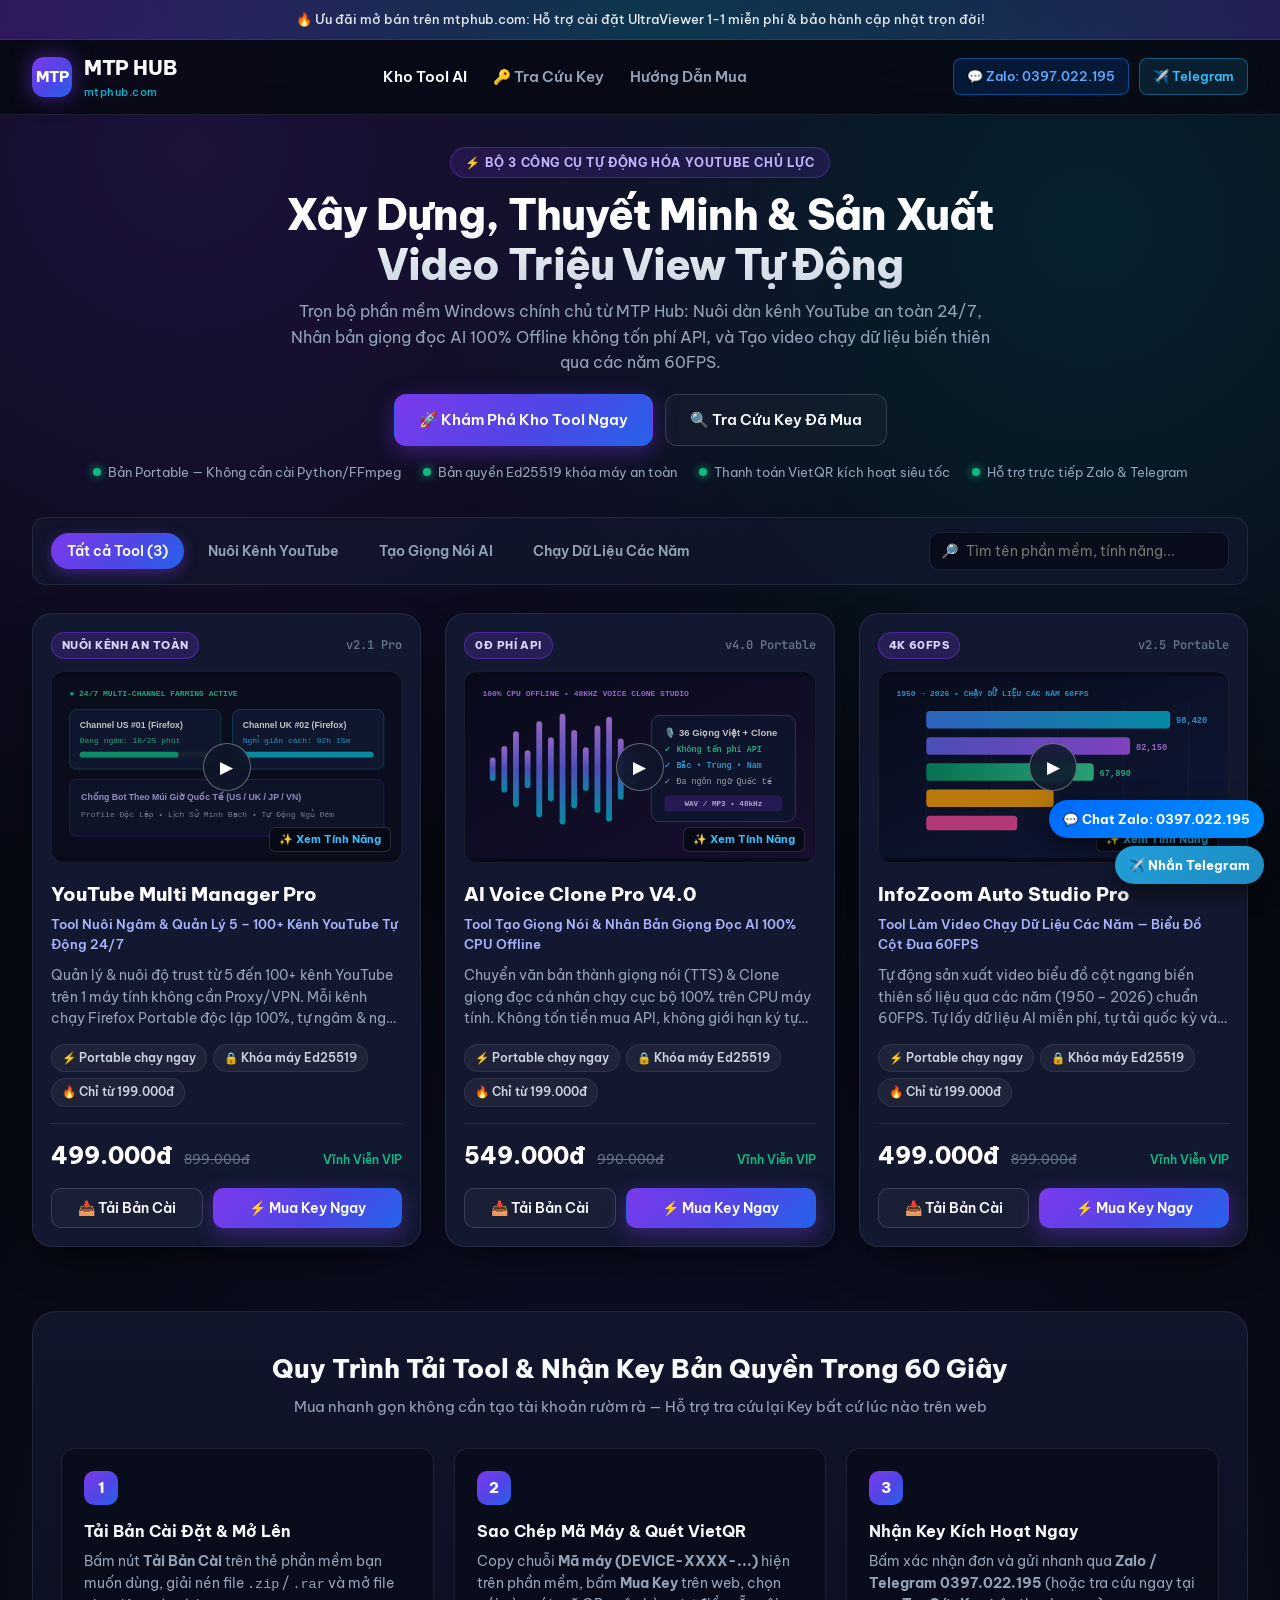
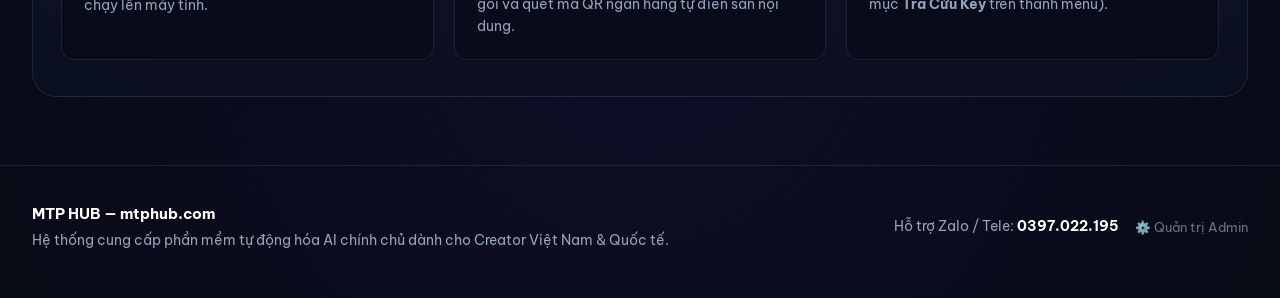
==== index.html @ e3fc090f "Deploy MTP Hub storefront" ====
<!DOCTYPE html>
<html lang="vi">
<head>
  <meta charset="UTF-8" />
  <meta name="viewport" content="width=device-width, initial-scale=1.0" />
  <title>MTP Hub (mtphub.com) — Hệ Sinh Thái Tool AI YouTube & TikTok Chuyên Nghiệp</title>
  <meta name="description" content="Cửa hàng phần mềm Desktop AI tự động hóa sản xuất video YouTube 60FPS, 3D Comparison, Veo3, nuôi kênh và TikTok AI chính chủ tại mtphub.com." />
  <link rel="stylesheet" href="css/styles.css" />
</head>
<body>
  <div id="toastWrap" class="toast-wrap"></div>

  <!-- Thanh thông báo ưu đãi -->
  <div id="topBanner" class="top-banner">
    🔥 Ưu đãi ra mắt mtphub.com: Tặng kèm tài liệu xây kênh ngoại & hỗ trợ UltraViewer 1-1 miễn phí!
  </div>

  <!-- Thanh điều hướng chính -->
  <header class="navbar">
    <div class="container navbar-inner">
      <a href="./" class="brand">
        <div class="brand-mark">MTP</div>
        <div>
          <span id="navBrandName">MTP HUB</span>
          <span id="navDomain" class="brand-sub">mtphub.com</span>
        </div>
      </a>

      <nav class="nav-links">
        <a href="#kho-tool" class="nav-link active">Kho Tool AI</a>
        <button type="button" class="nav-link" onclick="openLookupModal()">🔑 Tra Cứu Key</button>
        <a href="#huong-dan" class="nav-link">Hướng Dẫn Mua</a>
      </nav>

      <div class="nav-actions">
        <a id="navZaloBtn" href="https://zalo.me/0397022195" target="_blank" rel="noopener" class="btn btn-zalo btn-sm">
          💬 Zalo: 0397.022.195
        </a>
        <a id="navTeleBtn" href="https://t.me/+84397022195" target="_blank" rel="noopener" class="btn btn-tele btn-sm">
          ✈️ Telegram
        </a>
      </div>
    </div>
  </header>

  <!-- Phần mở đầu (Hero) -->
  <section class="hero">
    <div class="container">
      <div id="heroBadge" class="hero-badge">⚡ HỆ SINH THÁI TOOL AI YOUTUBE & TIKTOK CHUYÊN NGHIỆP</div>
      <h1 id="heroTitle">Tự Động Hóa Sản Xuất Video Triệu View Với MTP Hub</h1>
      <p id="heroSubtitle">
        Bộ phần mềm Desktop AI tốc độ cao dành cho nhà sáng tạo nội dung YouTube & TikTok. Bản Portable giải nén chạy ngay, khóa bản quyền theo máy an toàn, hỗ trợ kỹ thuật 1-1.
      </p>
      <div style="display:flex; flex-wrap:wrap; justify-content:center; gap:12px;">
        <a href="#kho-tool" class="btn btn-primary btn-lg">🚀 Khám Phá Kho Tool Ngay</a>
        <button type="button" class="btn btn-outline btn-lg" onclick="openLookupModal()">🔍 Tra Cứu Key Đã Mua</button>
      </div>

      <div class="hero-trust-row">
        <span class="trust-pill"><span class="trust-dot"></span> Bản Portable — Không cần cài Python/FFmpeg</span>
        <span class="trust-pill"><span class="trust-dot"></span> Bản quyền Ed25519 khóa máy an toàn</span>
        <span class="trust-pill"><span class="trust-dot"></span> Thanh toán VietQR kích hoạt siêu tốc</span>
        <span class="trust-pill"><span class="trust-dot"></span> Hỗ trợ trực tiếp Zalo & Telegram</span>
      </div>
    </div>
  </section>

  <!-- Danh sách Tool & Bộ lọc -->
  <main id="kho-tool" class="container">
    <div class="filter-bar">
      <div class="category-tabs" id="categoryTabs">
        <button class="cat-btn active" data-cat="all">Tất cả Tool (3)</button>
        <button class="cat-btn" data-cat="channel-farming">Nuôi Kênh YouTube</button>
        <button class="cat-btn" data-cat="ai-voice">Tạo Giọng Nói AI</button>
        <button class="cat-btn" data-cat="data-video">Chạy Dữ Liệu Các Năm</button>
      </div>

      <div class="search-box">
        <span class="search-icon">🔎</span>
        <input type="text" id="searchInput" placeholder="Tìm tên phần mềm, tính năng..." />
      </div>
    </div>

    <div id="toolGrid" class="tool-grid">
      <!-- Render tự động bằng storefront.js -->
    </div>

    <!-- Quy trình 3 bước -->
    <section id="huong-dan" class="steps-section">
      <div class="section-head">
        <h2>Quy Trình Tải Tool & Nhận Key Bản Quyền Trong 60 Giây</h2>
        <p>Mua nhanh gọn không cần tạo tài khoản rườm rà — Hỗ trợ tra cứu lại Key bất cứ lúc nào trên web</p>
      </div>
      <div class="steps-grid">
        <div class="step-box">
          <div class="step-num">1</div>
          <h3>Tải Bản Cài Đặt & Mở Lên</h3>
          <p>Bấm nút <strong>Tải Bản Cài</strong> trên thẻ phần mềm bạn muốn dùng, giải nén file <code>.zip</code> / <code>.rar</code> và mở file chạy lên máy tính.</p>
        </div>
        <div class="step-box">
          <div class="step-num">2</div>
          <h3>Sao Chép Mã Máy & Quét VietQR</h3>
          <p>Copy chuỗi <strong>Mã máy (DEVICE-XXXX-...)</strong> hiện trên phần mềm, bấm <strong>Mua Key</strong> trên web, chọn gói và quét mã QR ngân hàng tự điền sẵn nội dung.</p>
        </div>
        <div class="step-box">
          <div class="step-num">3</div>
          <h3>Nhận Key Kích Hoạt Ngay</h3>
          <p>Bấm xác nhận đơn và gửi nhanh qua <strong>Zalo / Telegram 0397.022.195</strong> (hoặc tra cứu ngay tại mục <strong>Tra Cứu Key</strong> trên thanh menu).</p>
        </div>
      </div>
    </section>
  </main>

  <!-- Chân trang -->
  <footer class="site-footer">
    <div class="container footer-inner">
      <div>
        <strong style="color:#fff; font-size:15px;" id="footerBrand">MTP HUB — mtphub.com</strong>
        <p style="margin-top:4px;">Hệ thống cung cấp phần mềm tự động hóa AI chính chủ dành cho Creator Việt Nam & Quốc tế.</p>
      </div>
      <div style="display:flex; flex-wrap:wrap; align-items:center; gap:16px;">
        <span id="footerSupport">Hỗ trợ Zalo / Tele: <strong style="color:#fff;">0397.022.195</strong></span>
        <a href="admin.html" style="color:var(--text-muted); font-size:12.5px;">⚙️ Quản trị Admin</a>
      </div>
    </div>
  </footer>

  <!-- Nút liên hệ nổi góc phải -->
  <div class="floating-contact">
    <a id="floatZalo" href="https://zalo.me/0397022195" target="_blank" rel="noopener" class="float-pill float-zalo">
      💬 Chat Zalo: 0397.022.195
    </a>
    <a id="floatTele" href="https://t.me/+84397022195" target="_blank" rel="noopener" class="float-pill float-tele">
      ✈️ Nhắn Telegram
    </a>
  </div>

  <!-- ======================================================================
       MODAL 1: XEM CHI TIẾT TOOL & VIDEO DEMO
       ====================================================================== -->
  <div id="detailModal" class="modal-backdrop" onclick="closeBackdrop(event, 'detailModal')">
    <div class="modal-panel purple-glow" style="max-width:780px;">
      <button class="modal-close" onclick="closeModal('detailModal')">✕</button>
      <div id="detailModalContent"></div>
    </div>
  </div>

  <!-- ======================================================================
       MODAL 2: ĐẶT MUA & QUÉT MÃ VIETQR (GIỐNG ẢNH MẪU SỐ 2)
       ====================================================================== -->
  <div id="checkoutModal" class="modal-backdrop" onclick="closeBackdrop(event, 'checkoutModal')">
    <div class="modal-panel">
      <button class="modal-close" onclick="closeModal('checkoutModal')">✕</button>
      <div class="modal-title">⚡ Mua Key Bản Quyền & Thanh Toán VietQR</div>

      <div id="checkoutFormView" class="checkout-grid">
        <!-- Cột trái: Chọn gói & Điền thông tin -->
        <div>
          <div class="selected-tool-box">
            <div class="selected-tool-icon" id="ckToolCode">MTP</div>
            <div>
              <div style="font-weight:800; font-size:16px;" id="ckToolName">Tên phần mềm</div>
              <div style="font-size:12.5px; color:var(--text-secondary);" id="ckToolSub">Phiên bản Portable bản quyền</div>
            </div>
          </div>

          <label class="field-label">Chọn Gói Bản Quyền</label>
          <div id="ckPlanList" class="plan-selector"></div>

          <div class="form-group">
            <label class="field-label" for="ckHardwareId">
              Mã máy phần cứng (Hardware ID từ phần mềm)
            </label>
            <input
              type="text"
              id="ckHardwareId"
              class="input-control mono"
              placeholder="VD: DEVICE-8A4F-92C1-7E03 (hoặc điền CHUA_CAI)"
            />
          </div>

          <div class="form-group">
            <label class="field-label" for="ckPhone">Số điện thoại Zalo / Telegram nhận Key *</label>
            <input
              type="tel"
              id="ckPhone"
              class="input-control"
              placeholder="Nhập SĐT Zalo hoặc Telegram của bạn (VD: 0912345678)"
              oninput="refreshVietQrPreview()"
            />
          </div>

          <div class="form-group" style="margin-bottom:0;">
            <label class="field-label" for="ckNote">Ghi chú thêm (Tùy chọn)</label>
            <input
              type="text"
              id="ckNote"
              class="input-control"
              placeholder="VD: Gửi key qua Telegram giúp mình..."
            />
          </div>
        </div>

        <!-- Cột phải: Thẻ VietQR trắng chuẩn Fintech -->
        <div>
          <div class="vietqr-card">
            <div class="vietqr-brand-row">
              <span class="vietqr-red">VietQR</span>
              <span style="color:#cbd5e1;">|</span>
              <span class="napas-blue">napas 247</span>
            </div>

            <div class="qr-frame" id="qrImageContainer">
              <!-- QR Image hoặc SVG Preview -->
            </div>
            <div class="qr-scan-caption" id="qrCaptionText">Mở App Ngân Hàng bất kỳ để quét mã</div>

            <div class="bank-info-table">
              <div class="bank-row">
                <span>Ngân hàng:</span>
                <strong id="qrBankName">MB Bank</strong>
              </div>
              <div class="bank-row">
                <span>Chủ tài khoản:</span>
                <strong id="qrAccName">CHU TAI KHOAN</strong>
              </div>
              <div class="bank-row">
                <span>Số tài khoản:</span>
                <strong>
                  <span id="qrAccNo" class="mono">Chưa cài STK</span>
                  <button type="button" class="copy-mini-btn" onclick="copyTextById('qrAccNo')">Copy</button>
                </strong>
              </div>
              <div class="bank-row">
                <span>Số tiền:</span>
                <strong style="color:#059669; font-size:15px;" id="qrAmountText">499.000 VNĐ</strong>
              </div>
              <div class="bank-row">
                <span>Nội dung CK:</span>
                <strong>
                  <span id="qrMemoText" class="mono" style="color:#dc2626;">MTP IZPRO</span>
                  <button type="button" class="copy-mini-btn" onclick="copyTextById('qrMemoText')">Copy</button>
                </strong>
              </div>
            </div>
          </div>

          <button
            type="button"
            id="submitOrderBtn"
            class="btn btn-emerald btn-lg"
            style="width:100%; margin-top:14px;"
            onclick="submitCheckoutOrder()"
          >
            ✅ Xác Nhận Đã Chuyển & Kích Hoạt Key
          </button>
          <p style="text-align:center; font-size:12px; color:var(--text-muted); margin-top:8px;">
            Sau khi bấm xác nhận, hệ thống tạo Mã đơn & kết nối thẳng Zalo/Telegram chủ shop để cấp Key ngay.
          </p>
        </div>
      </div>

      <!-- Màn hình tạo đơn thành công -->
      <div id="checkoutSuccessView" style="display:none; text-align:center; padding:14px 8px;"></div>
    </div>
  </div>

  <!-- ======================================================================
       MODAL 3: TRA CỨU KEY & ĐƠN HÀNG ĐÃ MUA (KHÔNG CẦN ĐĂNG NHẬP)
       ====================================================================== -->
  <div id="lookupModal" class="modal-backdrop" onclick="closeBackdrop(event, 'lookupModal')">
    <div class="modal-panel purple-glow" style="max-width:650px;">
      <button class="modal-close" onclick="closeModal('lookupModal')">✕</button>
      <div class="modal-title">🔑 Tra Cứu Key Bản Quyền & Trạng Thái Đơn Hàng</div>
      <p style="font-size:13.5px; color:var(--text-secondary); margin-bottom:16px;">
        Nhập <strong>Số điện thoại Zalo</strong>, <strong>Mã máy (DEVICE-...)</strong> hoặc <strong>Mã đơn (MTP-...)</strong> để lấy lại Key bất cứ lúc nào.
      </p>
      <div style="display:flex; gap:10px; margin-bottom:20px;">
        <input
          type="text"
          id="lookupInput"
          class="input-control mono"
          placeholder="Nhập SĐT (VD: 0912345678) hoặc DEVICE-8A4F-92C1-7E03..."
          onkeydown="if(event.key==='Enter') runOrderLookup()"
        />
        <button type="button" class="btn btn-primary" onclick="runOrderLookup()">🔍 Tra Cứu</button>
      </div>
      <div id="lookupResults"></div>
    </div>
  </div>

  <script src="js/default-data.js"></script>
  <script src="js/storefront.js"></script>
</body>
</html>
---- css/styles.css ----
/* ==========================================================================
   MTP HUB (mtphub.com) - MODERN CYBER SAAS DESIGN SYSTEM
   ========================================================================== */
@import url('https://fonts.googleapis.com/css2?family=Be+Vietnam+Pro:wght@400;500;600;700;800&family=JetBrains+Mono:wght@500;600;700&display=swap');

:root {
  --bg-deep: #070913;
  --bg-surface: #0e1324;
  --bg-card: #12182f;
  --bg-card-hover: #171f3c;
  --bg-elevated: #1a2342;
  --border-subtle: rgba(148, 163, 184, 0.14);
  --border-glow: rgba(124, 58, 237, 0.55);
  --border-emerald: rgba(16, 185, 129, 0.55);

  --text-primary: #f8fafc;
  --text-secondary: #94a3b8;
  --text-muted: #64748b;

  --accent-purple: #7c3aed;
  --accent-indigo: #4f46e5;
  --accent-cyan: #06b6d4;
  --accent-emerald: #10b981;
  --accent-amber: #f59e0b;
  --accent-rose: #f43f5e;

  --grad-primary: linear-gradient(135deg, #7c3aed 0%, #4f46e5 55%, #2563eb 100%);
  --grad-emerald: linear-gradient(135deg, #10b981 0%, #059669 100%);
  --grad-zalo: linear-gradient(135deg, #0068ff 0%, #0091ff 100%);
  --grad-tele: linear-gradient(135deg, #229ed9 0%, #1d8cc2 100%);

  --radius-sm: 10px;
  --radius-md: 14px;
  --radius-lg: 20px;
  --radius-xl: 24px;
  --shadow-card: 0 18px 45px -15px rgba(0, 0, 0, 0.65);
  --shadow-glow: 0 0 28px rgba(124, 58, 237, 0.38);
}

*, *::before, *::after {
  box-sizing: border-box;
  margin: 0;
  padding: 0;
}

html {
  scroll-behavior: smooth;
}

body {
  font-family: 'Be Vietnam Pro', -apple-system, BlinkMacSystemFont, 'Segoe UI', Roboto, sans-serif;
  background-color: var(--bg-deep);
  background-image:
    radial-gradient(circle at 15% 8%, rgba(124, 58, 237, 0.18) 0%, transparent 36%),
    radial-gradient(circle at 85% 12%, rgba(6, 182, 212, 0.14) 0%, transparent 34%),
    radial-gradient(circle at 50% 85%, rgba(79, 70, 229, 0.1) 0%, transparent 45%);
  color: var(--text-primary);
  line-height: 1.6;
  min-height: 100vh;
  overflow-x: hidden;
}

a {
  color: inherit;
  text-decoration: none;
}

button, input, select, textarea {
  font-family: inherit;
}

.mono {
  font-family: 'JetBrains Mono', monospace;
}

.container {
  width: 100%;
  max-width: 1260px;
  margin: 0 auto;
  padding: 0 22px;
}

/* Announcement Top Bar */
.top-banner {
  background: linear-gradient(90deg, rgba(124, 58, 237, 0.24), rgba(6, 182, 212, 0.22), rgba(124, 58, 237, 0.24));
  border-bottom: 1px solid rgba(124, 58, 237, 0.3);
  font-size: 13px;
  font-weight: 500;
  text-align: center;
  padding: 9px 16px;
  color: #e2e8f0;
}

/* Navbar */
.navbar {
  position: sticky;
  top: 0;
  z-index: 100;
  background: rgba(7, 9, 19, 0.84);
  backdrop-filter: blur(16px);
  border-bottom: 1px solid var(--border-subtle);
}

.navbar-inner {
  display: flex;
  align-items: center;
  justify-content: space-between;
  height: 74px;
  gap: 18px;
}

.brand {
  display: flex;
  align-items: center;
  gap: 12px;
  font-weight: 800;
  font-size: 20px;
  letter-spacing: -0.02em;
}

.brand-mark {
  width: 40px;
  height: 40px;
  border-radius: 12px;
  background: var(--grad-primary);
  display: flex;
  align-items: center;
  justify-content: center;
  font-weight: 800;
  font-size: 15px;
  color: #fff;
  box-shadow: 0 0 22px rgba(124, 58, 237, 0.55);
}

.brand-sub {
  display: block;
  font-size: 11px;
  font-weight: 500;
  color: var(--accent-cyan);
  letter-spacing: 0.04em;
}

.nav-links {
  display: flex;
  align-items: center;
  gap: 26px;
}

.nav-link {
  font-size: 14.5px;
  font-weight: 600;
  color: var(--text-secondary);
  transition: color 0.2s ease;
  cursor: pointer;
  background: none;
  border: none;
}

.nav-link:hover, .nav-link.active {
  color: #fff;
}

.nav-actions {
  display: flex;
  align-items: center;
  gap: 10px;
}

/* Buttons */
.btn {
  display: inline-flex;
  align-items: center;
  justify-content: center;
  gap: 8px;
  padding: 10px 18px;
  border-radius: var(--radius-sm);
  font-size: 14px;
  font-weight: 600;
  border: 1px solid transparent;
  cursor: pointer;
  transition: all 0.2s ease;
  white-space: nowrap;
}

.btn-primary {
  background: var(--grad-primary);
  color: #fff;
  box-shadow: 0 6px 22px rgba(124, 58, 237, 0.4);
}
.btn-primary:hover {
  transform: translateY(-1px);
  box-shadow: 0 10px 28px rgba(124, 58, 237, 0.6);
}

.btn-emerald {
  background: var(--grad-emerald);
  color: #fff;
  box-shadow: 0 6px 22px rgba(16, 185, 129, 0.35);
}
.btn-emerald:hover {
  transform: translateY(-1px);
  box-shadow: 0 10px 28px rgba(16, 185, 129, 0.55);
}

.btn-outline {
  background: rgba(255, 255, 255, 0.03);
  border-color: rgba(148, 163, 184, 0.25);
  color: var(--text-primary);
}
.btn-outline:hover {
  background: rgba(255, 255, 255, 0.08);
  border-color: rgba(255, 255, 255, 0.4);
}

.btn-zalo {
  background: rgba(0, 104, 255, 0.14);
  border-color: rgba(0, 145, 255, 0.45);
  color: #60a5fa;
}
.btn-zalo:hover {
  background: var(--grad-zalo);
  color: #fff;
}

.btn-tele {
  background: rgba(34, 158, 217, 0.14);
  border-color: rgba(34, 158, 217, 0.45);
  color: #38bdf8;
}
.btn-tele:hover {
  background: var(--grad-tele);
  color: #fff;
}

.btn-danger {
  background: rgba(244, 63, 94, 0.14);
  border-color: rgba(244, 63, 94, 0.4);
  color: #fb7185;
}
.btn-danger:hover {
  background: #e11d48;
  color: #fff;
}

.btn-sm {
  padding: 7px 13px;
  font-size: 13px;
  border-radius: 8px;
}

.btn-lg {
  padding: 13px 24px;
  font-size: 15px;
  border-radius: 12px;
}

/* Hero Section */
.hero {
  padding: 32px 0 22px;
  text-align: center;
  position: relative;
}

.hero-badge {
  display: inline-flex;
  align-items: center;
  gap: 8px;
  padding: 5px 14px;
  border-radius: 999px;
  background: rgba(124, 58, 237, 0.15);
  border: 1px solid rgba(124, 58, 237, 0.4);
  color: #c4b5fd;
  font-size: 12px;
  font-weight: 700;
  letter-spacing: 0.05em;
  margin-bottom: 12px;
}

.hero h1 {
  font-size: clamp(25px, 3.6vw, 42px);
  font-weight: 800;
  line-height: 1.18;
  letter-spacing: -0.025em;
  max-width: 820px;
  margin: 0 auto 10px;
  background: linear-gradient(180deg, #ffffff 25%, #cbd5e1 100%);
  -webkit-background-clip: text;
  -webkit-text-fill-color: transparent;
}

.hero p {
  color: var(--text-secondary);
  font-size: clamp(14px, 1.45vw, 16px);
  max-width: 700px;
  margin: 0 auto 18px;
}

.hero-trust-row {
  display: flex;
  flex-wrap: wrap;
  justify-content: center;
  gap: 10px 22px;
  margin-top: 16px;
  color: var(--text-secondary);
  font-size: 13px;
}

.trust-pill {
  display: inline-flex;
  align-items: center;
  gap: 7px;
}

.trust-dot {
  width: 8px;
  height: 8px;
  border-radius: 50%;
  background: var(--accent-emerald);
  box-shadow: 0 0 10px var(--accent-emerald);
}

/* Filter Bar */
.filter-bar {
  display: flex;
  flex-wrap: wrap;
  align-items: center;
  justify-content: space-between;
  gap: 14px;
  margin: 12px 0 28px;
  padding: 14px 18px;
  background: rgba(18, 24, 47, 0.72);
  border: 1px solid var(--border-subtle);
  border-radius: var(--radius-md);
}

.category-tabs {
  display: flex;
  flex-wrap: wrap;
  gap: 8px;
}

.cat-btn {
  padding: 8px 15px;
  border-radius: 999px;
  font-size: 13.5px;
  font-weight: 600;
  background: transparent;
  color: var(--text-secondary);
  border: 1px solid transparent;
  cursor: pointer;
  transition: all 0.2s;
}
.cat-btn:hover {
  color: #fff;
  background: rgba(255, 255, 255, 0.05);
}
.cat-btn.active {
  background: var(--grad-primary);
  color: #fff;
  box-shadow: 0 4px 14px rgba(124, 58, 237, 0.4);
}

.search-box {
  position: relative;
  min-width: 250px;
  flex: 0 1 300px;
}
.search-box input {
  width: 100%;
  padding: 9px 14px 9px 36px;
  border-radius: 10px;
  border: 1px solid var(--border-subtle);
  background: rgba(7, 9, 19, 0.65);
  color: #fff;
  font-size: 13.5px;
  outline: none;
}
.search-box input:focus {
  border-color: var(--accent-purple);
}
.search-icon {
  position: absolute;
  left: 12px;
  top: 50%;
  transform: translateY(-50%);
  color: var(--text-muted);
  font-size: 14px;
}

/* Tool Grid & Cards */
.tool-grid {
  display: grid;
  grid-template-columns: repeat(auto-fill, minmax(360px, 1fr));
  gap: 24px;
  margin-bottom: 64px;
}

.tool-card {
  background: var(--bg-card);
  border: 1px solid var(--border-subtle);
  border-radius: var(--radius-lg);
  padding: 18px;
  display: flex;
  flex-direction: column;
  box-shadow: var(--shadow-card);
  transition: transform 0.24s ease, border-color 0.24s ease, box-shadow 0.24s ease;
  position: relative;
}

.tool-card:hover {
  transform: translateY(-5px);
  border-color: rgba(124, 58, 237, 0.55);
  box-shadow: 0 22px 50px -12px rgba(0, 0, 0, 0.75), 0 0 26px rgba(124, 58, 237, 0.18);
}

.tool-card-header {
  display: flex;
  align-items: center;
  justify-content: space-between;
  gap: 10px;
  margin-bottom: 12px;
}

.tool-badge {
  display: inline-flex;
  align-items: center;
  padding: 4px 10px;
  border-radius: 999px;
  font-size: 11px;
  font-weight: 800;
  letter-spacing: 0.04em;
  background: rgba(124, 58, 237, 0.2);
  border: 1px solid rgba(124, 58, 237, 0.45);
  color: #ddd6fe;
}

.tool-version {
  font-size: 12px;
  color: var(--text-muted);
  font-weight: 600;
}

/* Rich Custom Graphic Preview Thumbnails */
.tool-thumb {
  position: relative;
  height: 192px;
  border-radius: 13px;
  overflow: hidden;
  background: #080c1a;
  border: 1px solid rgba(255, 255, 255, 0.07);
  margin-bottom: 16px;
  cursor: pointer;
}

.tool-thumb img {
  width: 100%;
  height: 100%;
  object-fit: cover;
  display: block;
}

.thumb-play-overlay {
  position: absolute;
  inset: 0;
  background: rgba(7, 9, 19, 0.25);
  display: flex;
  align-items: center;
  justify-content: center;
  transition: background 0.2s ease;
}
.tool-thumb:hover .thumb-play-overlay {
  background: rgba(7, 9, 19, 0.48);
}

.play-circle {
  width: 48px;
  height: 48px;
  border-radius: 50%;
  background: rgba(15, 23, 42, 0.82);
  border: 1.5px solid rgba(255, 255, 255, 0.35);
  backdrop-filter: blur(8px);
  display: flex;
  align-items: center;
  justify-content: center;
  color: #fff;
  font-size: 17px;
  transition: transform 0.2s ease, background 0.2s ease;
}
.tool-thumb:hover .play-circle {
  transform: scale(1.1);
  background: var(--accent-purple);
  border-color: #fff;
}

.thumb-corner-tag {
  position: absolute;
  bottom: 10px;
  right: 10px;
  background: rgba(7, 9, 19, 0.85);
  border: 1px solid rgba(255, 255, 255, 0.14);
  padding: 3px 9px;
  border-radius: 6px;
  font-size: 11px;
  font-weight: 700;
  color: #38bdf8;
}

.tool-title {
  font-size: 19px;
  font-weight: 800;
  margin-bottom: 4px;
  color: #fff;
}

.tool-subtitle {
  font-size: 13px;
  font-weight: 600;
  color: #a5b4fc;
  margin-bottom: 10px;
}

.tool-desc {
  font-size: 13.5px;
  color: var(--text-secondary);
  margin-bottom: 14px;
  display: -webkit-box;
  -webkit-line-clamp: 3;
  -webkit-box-orient: vertical;
  overflow: hidden;
}

.tool-tags {
  display: flex;
  flex-wrap: wrap;
  gap: 6px;
  margin-bottom: 16px;
}
.mini-tag {
  font-size: 11.5px;
  font-weight: 600;
  padding: 4px 10px;
  border-radius: 999px;
  background: rgba(255, 255, 255, 0.05);
  border: 1px solid rgba(255, 255, 255, 0.08);
  color: #cbd5e1;
}

.tool-footer {
  margin-top: auto;
  padding-top: 14px;
  border-top: 1px solid var(--border-subtle);
}

.price-row {
  display: flex;
  align-items: baseline;
  justify-content: space-between;
  margin-bottom: 13px;
}

.price-main {
  font-size: 23px;
  font-weight: 800;
  color: #fff;
}
.price-old {
  font-size: 13px;
  color: var(--text-muted);
  text-decoration: line-through;
  margin-left: 8px;
}
.price-plan-hint {
  font-size: 12px;
  color: var(--accent-emerald);
  font-weight: 600;
}

.card-actions {
  display: grid;
  grid-template-columns: 1fr 1.25fr;
  gap: 10px;
}

/* How It Works Section */
.steps-section {
  margin: 20px 0 68px;
  padding: 36px 28px;
  border-radius: var(--radius-xl);
  background: linear-gradient(180deg, rgba(18, 24, 47, 0.85) 0%, rgba(12, 16, 33, 0.9) 100%);
  border: 1px solid var(--border-subtle);
}

.section-head {
  text-align: center;
  margin-bottom: 30px;
}
.section-head h2 {
  font-size: 26px;
  font-weight: 800;
  margin-bottom: 6px;
}
.section-head p {
  color: var(--text-secondary);
  font-size: 14.5px;
}

.steps-grid {
  display: grid;
  grid-template-columns: repeat(auto-fit, minmax(240px, 1fr));
  gap: 20px;
}

.step-box {
  background: rgba(7, 9, 19, 0.55);
  border: 1px solid var(--border-subtle);
  border-radius: var(--radius-md);
  padding: 22px;
}
.step-num {
  width: 34px;
  height: 34px;
  border-radius: 10px;
  background: var(--grad-primary);
  display: flex;
  align-items: center;
  justify-content: center;
  font-weight: 800;
  font-size: 15px;
  margin-bottom: 14px;
}
.step-box h3 {
  font-size: 16px;
  font-weight: 700;
  margin-bottom: 6px;
}
.step-box p {
  font-size: 13.5px;
  color: var(--text-secondary);
}

/* Footer */
.site-footer {
  border-top: 1px solid var(--border-subtle);
  padding: 36px 0 46px;
  color: var(--text-secondary);
  font-size: 13.5px;
}
.footer-inner {
  display: flex;
  flex-wrap: wrap;
  justify-content: space-between;
  align-items: center;
  gap: 18px;
}

/* Floating Quick Contact */
.floating-contact {
  position: fixed;
  right: 16px;
  bottom: 16px;
  z-index: 95;
  display: flex;
  flex-direction: column;
  align-items: flex-end;
  gap: 8px;
}
.float-pill {
  display: inline-flex;
  align-items: center;
  gap: 7px;
  padding: 9px 14px;
  border-radius: 999px;
  font-weight: 700;
  font-size: 12.5px;
  color: #fff;
  box-shadow: 0 8px 22px rgba(0, 0, 0, 0.55);
  transition: transform 0.2s ease;
}
.float-pill:hover {
  transform: translateY(-2px) scale(1.02);
}
.float-zalo {
  background: var(--grad-zalo);
}
.float-tele {
  background: var(--grad-tele);
}

/* ==========================================================================
   MODALS (VIETQR CHECKOUT, PRODUCT DEMO, KEY LOOKUP)
   ========================================================================== */
.modal-backdrop {
  position: fixed;
  inset: 0;
  z-index: 200;
  background: rgba(4, 6, 14, 0.82);
  backdrop-filter: blur(10px);
  display: none;
  align-items: center;
  justify-content: center;
  padding: 18px;
  overflow-y: auto;
}
.modal-backdrop.open {
  display: flex;
}

.modal-panel {
  width: 100%;
  max-width: 890px;
  background: #0f1528;
  border: 1.5px solid rgba(16, 185, 129, 0.45);
  border-radius: var(--radius-xl);
  box-shadow: 0 28px 70px rgba(0, 0, 0, 0.85), 0 0 40px rgba(16, 185, 129, 0.14);
  padding: 28px;
  position: relative;
  max-height: 92vh;
  overflow-y: auto;
}

.modal-panel.purple-glow {
  border-color: rgba(124, 58, 237, 0.5);
  box-shadow: 0 28px 70px rgba(0, 0, 0, 0.85), 0 0 40px rgba(124, 58, 237, 0.18);
}

.modal-close {
  position: absolute;
  top: 20px;
  right: 20px;
  width: 36px;
  height: 36px;
  border-radius: 10px;
  border: 1px solid var(--border-subtle);
  background: rgba(255, 255, 255, 0.04);
  color: var(--text-secondary);
  font-size: 18px;
  cursor: pointer;
  display: flex;
  align-items: center;
  justify-content: center;
}
.modal-close:hover {
  background: rgba(244, 63, 94, 0.2);
  color: #fff;
}

.modal-title {
  font-size: 21px;
  font-weight: 800;
  margin-bottom: 20px;
}

/* Checkout 2-Column Layout (Matches Mockup #2) */
.checkout-grid {
  display: grid;
  grid-template-columns: 1.12fr 0.95fr;
  gap: 24px;
  align-items: start;
}

.selected-tool-box {
  display: flex;
  align-items: center;
  gap: 14px;
  padding: 14px 16px;
  border-radius: var(--radius-md);
  background: rgba(255, 255, 255, 0.03);
  border: 1px solid var(--border-subtle);
  margin-bottom: 18px;
}

.selected-tool-icon {
  width: 46px;
  height: 46px;
  border-radius: 12px;
  background: var(--grad-primary);
  display: flex;
  align-items: center;
  justify-content: center;
  font-weight: 800;
  font-size: 15px;
  flex-shrink: 0;
}

.field-label {
  display: block;
  font-size: 13px;
  font-weight: 700;
  color: #cbd5e1;
  margin-bottom: 8px;
}

.plan-selector {
  display: grid;
  grid-template-columns: 1fr 1fr;
  gap: 10px;
  margin-bottom: 18px;
}

.plan-option {
  padding: 12px 14px;
  border-radius: 12px;
  background: rgba(255, 255, 255, 0.03);
  border: 1.5px solid var(--border-subtle);
  cursor: pointer;
  display: flex;
  align-items: center;
  gap: 10px;
  transition: all 0.18s ease;
}
.plan-option.full-span {
  grid-column: 1 / -1;
}
.plan-option:hover {
  border-color: rgba(16, 185, 129, 0.45);
}
.plan-option.active {
  background: rgba(16, 185, 129, 0.12);
  border-color: var(--accent-emerald);
  box-shadow: 0 0 18px rgba(16, 185, 129, 0.16);
}

.plan-dot {
  width: 20px;
  height: 20px;
  border-radius: 999px;
  border: 2px solid var(--text-muted);
  display: flex;
  align-items: center;
  justify-content: center;
  flex-shrink: 0;
}
.plan-option.active .plan-dot {
  border-color: var(--accent-emerald);
  background: var(--accent-emerald);
}
.plan-option.active .plan-dot::after {
  content: '';
  width: 8px;
  height: 8px;
  border-radius: 50%;
  background: #fff;
}

.form-group {
  margin-bottom: 14px;
}

.input-control {
  width: 100%;
  padding: 11px 14px;
  border-radius: 10px;
  border: 1px solid rgba(148, 163, 184, 0.25);
  background: rgba(7, 9, 19, 0.72);
  color: #fff;
  font-size: 14px;
  outline: none;
  transition: border-color 0.2s;
}
.input-control:focus {
  border-color: var(--accent-emerald);
}

/* White VietQR Card */
.vietqr-card {
  background: #ffffff;
  color: #0f172a;
  border-radius: 18px;
  padding: 20px;
  box-shadow: 0 14px 35px rgba(0, 0, 0, 0.35);
}

.vietqr-brand-row {
  display: flex;
  align-items: center;
  justify-content: center;
  gap: 18px;
  margin-bottom: 12px;
  font-weight: 800;
  font-size: 16px;
}
.vietqr-red {
  color: #dc2626;
}
.napas-blue {
  color: #0369a1;
}

.qr-frame {
  width: 215px;
  height: 215px;
  margin: 0 auto 10px;
  border-radius: 12px;
  border: 1px solid #e2e8f0;
  padding: 8px;
  display: flex;
  align-items: center;
  justify-content: center;
  background: #fff;
}
.qr-frame img {
  max-width: 100%;
  max-height: 100%;
  border-radius: 6px;
}

.qr-scan-caption {
  text-align: center;
  font-size: 12.5px;
  color: #475569;
  font-weight: 600;
  margin-bottom: 14px;
}

.bank-info-table {
  border-top: 1px dashed #cbd5e1;
  padding-top: 12px;
  font-size: 13px;
}
.bank-row {
  display: flex;
  justify-content: space-between;
  align-items: center;
  gap: 8px;
  padding: 5px 0;
}
.bank-row span:first-child {
  color: #64748b;
}
.bank-row strong {
  color: #0f172a;
  text-align: right;
}

.copy-mini-btn {
  border: 1px solid #cbd5e1;
  background: #f1f5f9;
  color: #0f172a;
  border-radius: 6px;
  padding: 2px 7px;
  font-size: 11px;
  font-weight: 700;
  cursor: pointer;
  margin-left: 5px;
}
.copy-mini-btn:hover {
  background: #e2e8f0;
}

/* ==========================================================================
   ADMIN DASHBOARD LAYOUT (Matches Mockup #3)
   ========================================================================== */
.admin-shell {
  display: grid;
  grid-template-columns: 255px 1fr;
  min-height: 100vh;
}

.admin-sidebar {
  background: #0b0f1e;
  border-right: 1px solid var(--border-subtle);
  padding: 22px 16px;
  display: flex;
  flex-direction: column;
  gap: 6px;
}

.admin-nav-btn {
  display: flex;
  align-items: center;
  gap: 11px;
  width: 100%;
  padding: 11px 14px;
  border-radius: 11px;
  border: 1px solid transparent;
  background: transparent;
  color: var(--text-secondary);
  font-size: 14px;
  font-weight: 600;
  text-align: left;
  cursor: pointer;
  transition: all 0.18s;
}
.admin-nav-btn:hover {
  background: rgba(255, 255, 255, 0.04);
  color: #fff;
}
.admin-nav-btn.active {
  background: rgba(124, 58, 237, 0.16);
  border-color: rgba(124, 58, 237, 0.55);
  color: #fff;
}

.admin-main {
  padding: 26px 32px;
  overflow-x: auto;
}

.admin-topbar {
  display: flex;
  flex-wrap: wrap;
  align-items: center;
  justify-content: space-between;
  gap: 16px;
  margin-bottom: 26px;
}

.kpi-grid {
  display: grid;
  grid-template-columns: repeat(auto-fit, minmax(215px, 1fr));
  gap: 18px;
  margin-bottom: 26px;
}

.kpi-card {
  background: var(--bg-card);
  border: 1px solid var(--border-subtle);
  border-radius: 16px;
  padding: 20px;
}
.kpi-label {
  font-size: 13px;
  color: var(--text-secondary);
  font-weight: 600;
  margin-bottom: 8px;
}
.kpi-value {
  font-size: 28px;
  font-weight: 800;
  color: #fff;
}

.panel-card {
  background: var(--bg-card);
  border: 1px solid var(--border-subtle);
  border-radius: 18px;
  padding: 22px;
  margin-bottom: 24px;
}

.data-table {
  width: 100%;
  border-collapse: collapse;
  font-size: 13.5px;
}
.data-table th {
  text-align: left;
  padding: 12px 10px;
  color: var(--text-secondary);
  font-weight: 600;
  border-bottom: 1px solid var(--border-subtle);
}
.data-table td {
  padding: 14px 10px;
  border-bottom: 1px solid rgba(148, 163, 184, 0.08);
  vertical-align: middle;
}

.status-badge {
  display: inline-flex;
  align-items: center;
  padding: 4px 10px;
  border-radius: 999px;
  font-size: 11.5px;
  font-weight: 700;
}
.status-pending {
  background: rgba(245, 158, 11, 0.16);
  color: #fbbf24;
  border: 1px solid rgba(245, 158, 11, 0.4);
}
.status-paid {
  background: rgba(6, 182, 212, 0.16);
  color: #22d3ee;
  border: 1px solid rgba(6, 182, 212, 0.4);
}
.status-key_sent {
  background: rgba(16, 185, 129, 0.16);
  color: #34d399;
  border: 1px solid rgba(16, 185, 129, 0.45);
}
.status-cancelled {
  background: rgba(244, 63, 94, 0.14);
  color: #fb7185;
  border: 1px solid rgba(244, 63, 94, 0.35);
}

/* Toast Notification */
.toast-wrap {
  position: fixed;
  top: 20px;
  right: 20px;
  z-index: 500;
  display: flex;
  flex-direction: column;
  gap: 10px;
}
.toast-msg {
  background: #131c36;
  border: 1px solid rgba(16, 185, 129, 0.55);
  color: #fff;
  padding: 12px 18px;
  border-radius: 12px;
  font-size: 13.5px;
  font-weight: 600;
  box-shadow: 0 12px 30px rgba(0, 0, 0, 0.6);
}

/* Responsive */
@media (max-width: 860px) {
  .nav-links {
    display: none;
  }
  .checkout-grid {
    grid-template-columns: 1fr;
  }
  .admin-shell {
    grid-template-columns: 1fr;
  }
  .admin-sidebar {
    border-right: none;
    border-bottom: 1px solid var(--border-subtle);
    flex-direction: row;
    overflow-x: auto;
    padding: 12px;
  }
  .admin-nav-btn {
    width: auto;
    white-space: nowrap;
  }
  .tool-grid {
    grid-template-columns: 1fr;
  }
}
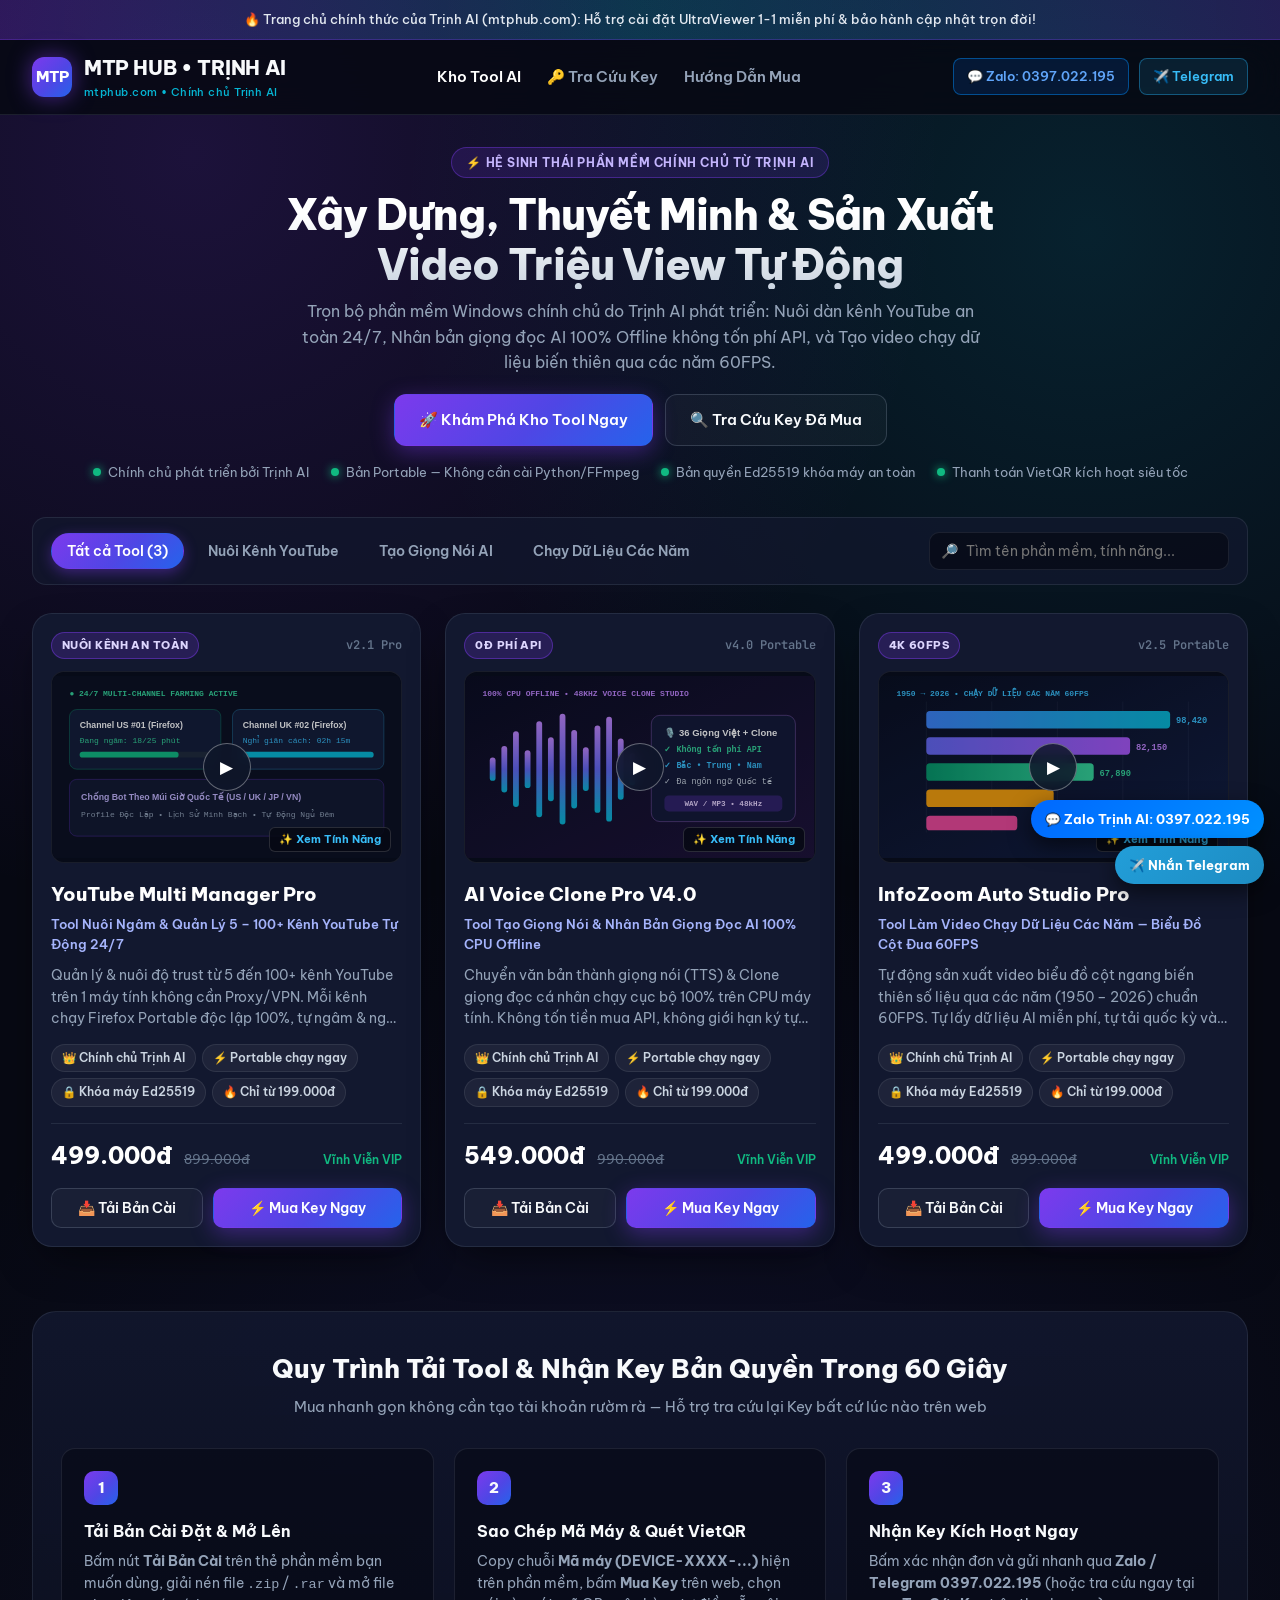
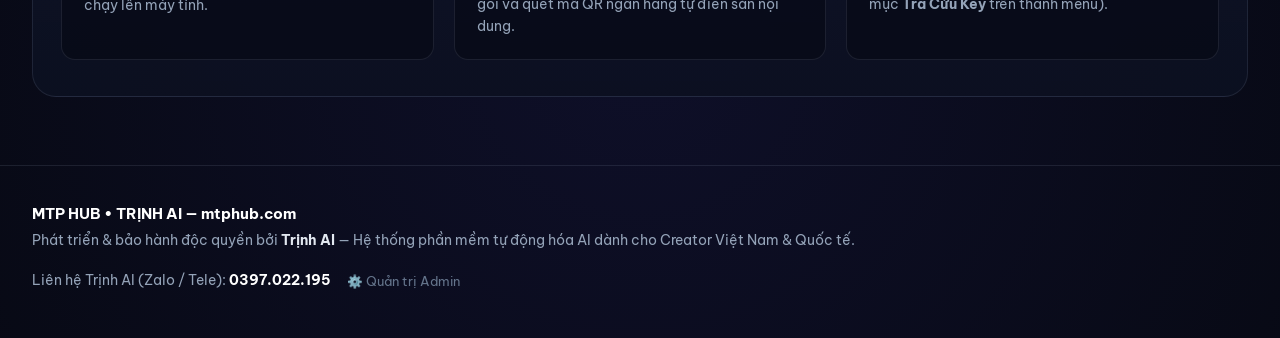
==== commit 90804d00: "Brand update: MTP HUB - Trinh AI" ====
--- a/index.html
+++ b/index.html
@@ -3,8 +3,8 @@
 <head>
   <meta charset="UTF-8" />
   <meta name="viewport" content="width=device-width, initial-scale=1.0" />
-  <title>MTP Hub (mtphub.com) — Hệ Sinh Thái Tool AI YouTube & TikTok Chuyên Nghiệp</title>
-  <meta name="description" content="Cửa hàng phần mềm Desktop AI tự động hóa sản xuất video YouTube 60FPS, 3D Comparison, Veo3, nuôi kênh và TikTok AI chính chủ tại mtphub.com." />
+  <title>Trịnh AI — MTP Hub (mtphub.com) | Hệ Sinh Thái Tool AI YouTube Chính Chủ</title>
+  <meta name="description" content="Trang chủ chính thức của Trịnh AI (mtphub.com) — Cung cấp trọn bộ phần mềm Desktop AI: Nuôi kênh YouTube 24/7, Tạo giọng nói AI Offline và Video chạy dữ liệu các năm 60FPS." />
   <link rel="stylesheet" href="css/styles.css" />
 </head>
 <body>
@@ -12,7 +12,7 @@
 
   <!-- Thanh thông báo ưu đãi -->
   <div id="topBanner" class="top-banner">
-    🔥 Ưu đãi ra mắt mtphub.com: Tặng kèm tài liệu xây kênh ngoại & hỗ trợ UltraViewer 1-1 miễn phí!
+    🔥 Trang chủ chính thức của Trịnh AI (mtphub.com): Hỗ trợ cài đặt UltraViewer 1-1 miễn phí & bảo hành cập nhật trọn đời!
   </div>
 
   <!-- Thanh điều hướng chính -->
@@ -21,8 +21,8 @@
       <a href="./" class="brand">
         <div class="brand-mark">MTP</div>
         <div>
-          <span id="navBrandName">MTP HUB</span>
-          <span id="navDomain" class="brand-sub">mtphub.com</span>
+          <span id="navBrandName">MTP HUB • TRỊNH AI</span>
+          <span id="navDomain" class="brand-sub">mtphub.com • Chính chủ Trịnh AI</span>
         </div>
       </a>
 
@@ -57,10 +57,10 @@
       </div>
 
       <div class="hero-trust-row">
+        <span class="trust-pill"><span class="trust-dot"></span> Chính chủ phát triển bởi Trịnh AI</span>
         <span class="trust-pill"><span class="trust-dot"></span> Bản Portable — Không cần cài Python/FFmpeg</span>
         <span class="trust-pill"><span class="trust-dot"></span> Bản quyền Ed25519 khóa máy an toàn</span>
         <span class="trust-pill"><span class="trust-dot"></span> Thanh toán VietQR kích hoạt siêu tốc</span>
-        <span class="trust-pill"><span class="trust-dot"></span> Hỗ trợ trực tiếp Zalo & Telegram</span>
       </div>
     </div>
   </section>
@@ -115,11 +115,11 @@
   <footer class="site-footer">
     <div class="container footer-inner">
       <div>
-        <strong style="color:#fff; font-size:15px;" id="footerBrand">MTP HUB — mtphub.com</strong>
-        <p style="margin-top:4px;">Hệ thống cung cấp phần mềm tự động hóa AI chính chủ dành cho Creator Việt Nam & Quốc tế.</p>
+        <strong style="color:#fff; font-size:15px;" id="footerBrand">MTP HUB • TRỊNH AI — mtphub.com</strong>
+        <p style="margin-top:4px;">Phát triển & bảo hành độc quyền bởi <strong style="color:#e2e8f0;">Trịnh AI</strong> — Hệ thống phần mềm tự động hóa AI dành cho Creator Việt Nam & Quốc tế.</p>
       </div>
       <div style="display:flex; flex-wrap:wrap; align-items:center; gap:16px;">
-        <span id="footerSupport">Hỗ trợ Zalo / Tele: <strong style="color:#fff;">0397.022.195</strong></span>
+        <span id="footerSupport">Liên hệ Trịnh AI (Zalo / Tele): <strong style="color:#fff;">0397.022.195</strong></span>
         <a href="admin.html" style="color:var(--text-muted); font-size:12.5px;">⚙️ Quản trị Admin</a>
       </div>
     </div>
@@ -128,7 +128,7 @@
   <!-- Nút liên hệ nổi góc phải -->
   <div class="floating-contact">
     <a id="floatZalo" href="https://zalo.me/0397022195" target="_blank" rel="noopener" class="float-pill float-zalo">
-      💬 Chat Zalo: 0397.022.195
+      💬 Zalo Trịnh AI: 0397.022.195
     </a>
     <a id="floatTele" href="https://t.me/+84397022195" target="_blank" rel="noopener" class="float-pill float-tele">
       ✈️ Nhắn Telegram
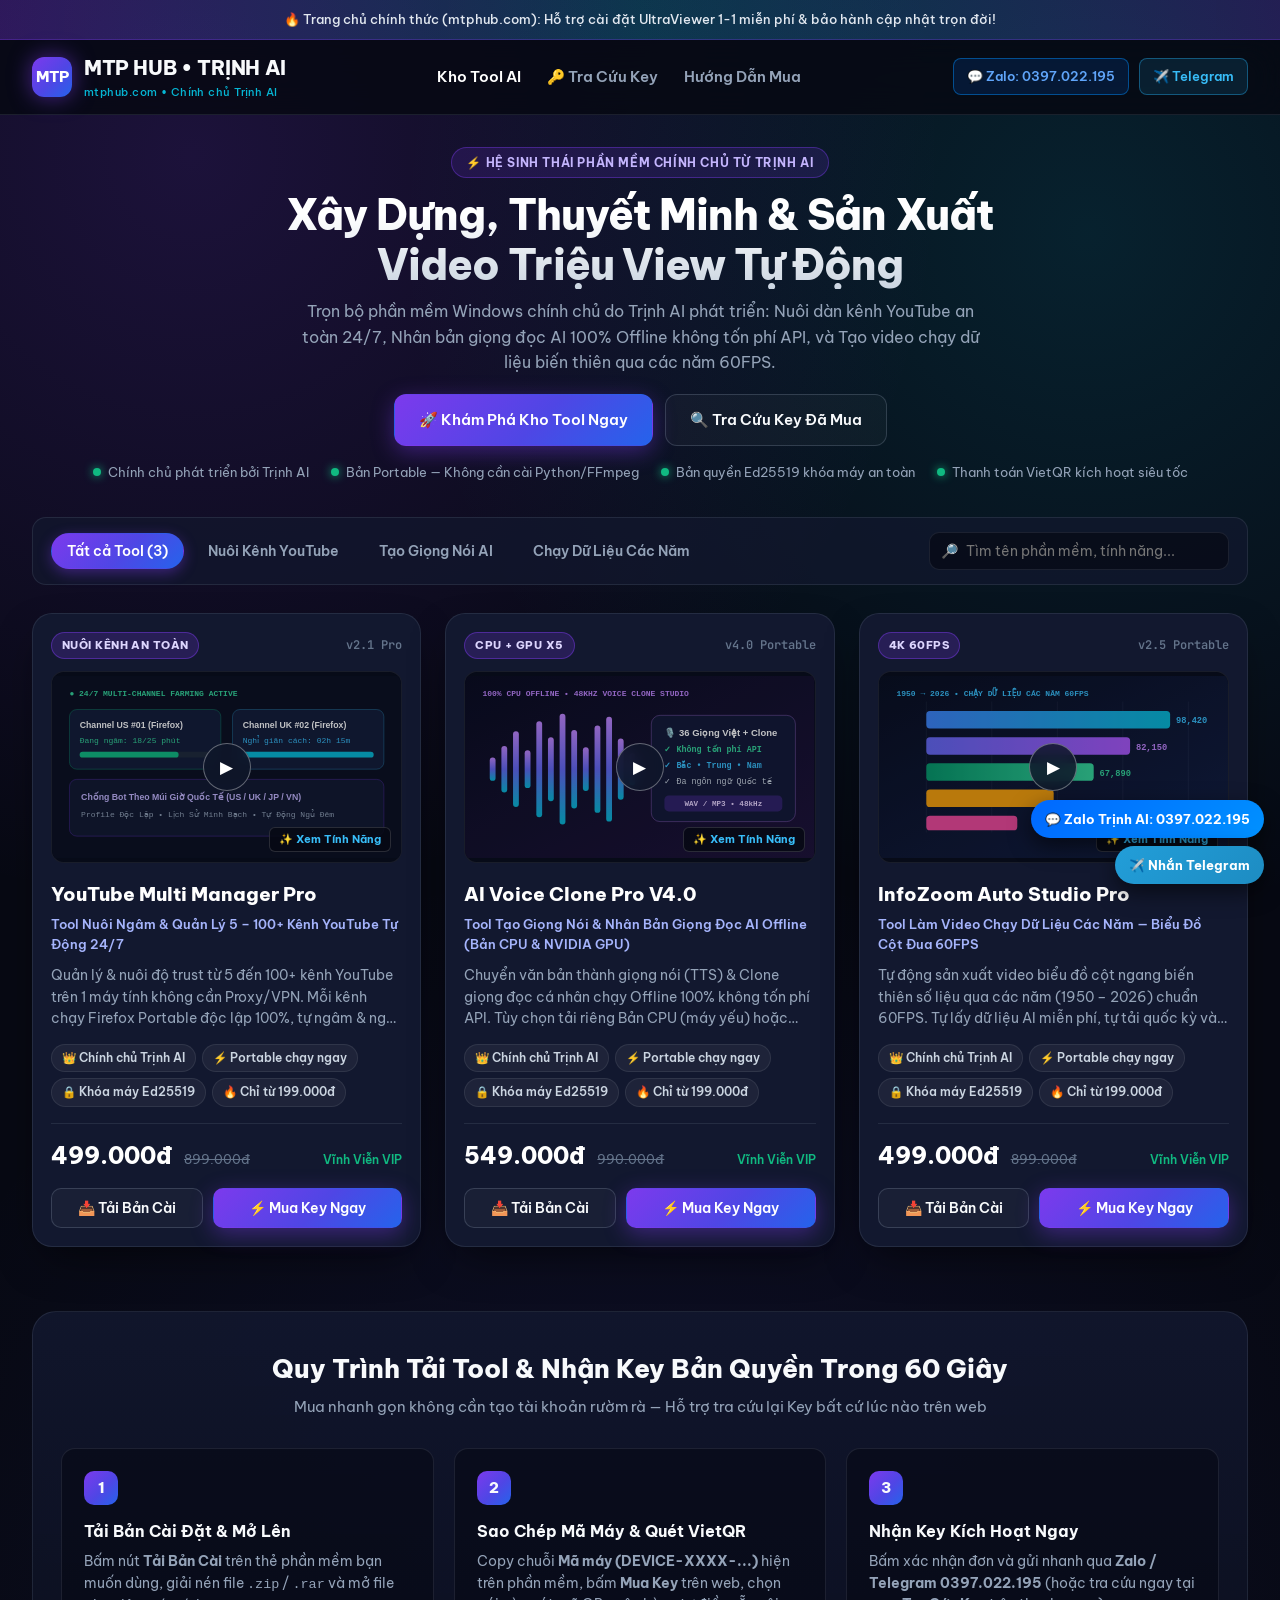
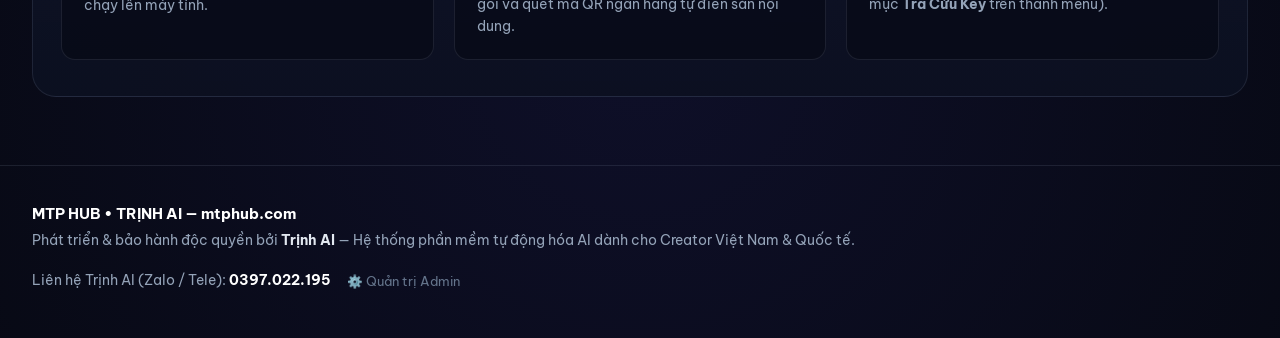
==== commit 0e8485be: "Add CPU and NVIDIA GPU download selector modal for AI Voice Clone Pro" ====
--- a/index.html
+++ b/index.html
@@ -289,6 +289,17 @@
     </div>
   </div>
 
+  <!-- ======================================================================
+       MODAL 4: CHỌN PHIÊN BẢN TẢI VỀ (BẢN CPU HOẶC BẢN NVIDIA GPU)
+       ====================================================================== -->
+  <div id="downloadChoiceModal" class="modal-backdrop" onclick="closeBackdrop(event, 'downloadChoiceModal')">
+    <div class="modal-panel purple-glow" style="max-width:660px;">
+      <button class="modal-close" onclick="closeModal('downloadChoiceModal')">✕</button>
+      <div class="modal-title">📥 Chọn Phiên Bản Phù Hợp Với Máy Tính Của Bạn</div>
+      <div id="downloadChoiceContent"></div>
+    </div>
+  </div>
+
   <script src="js/default-data.js"></script>
   <script src="js/storefront.js"></script>
 </body>
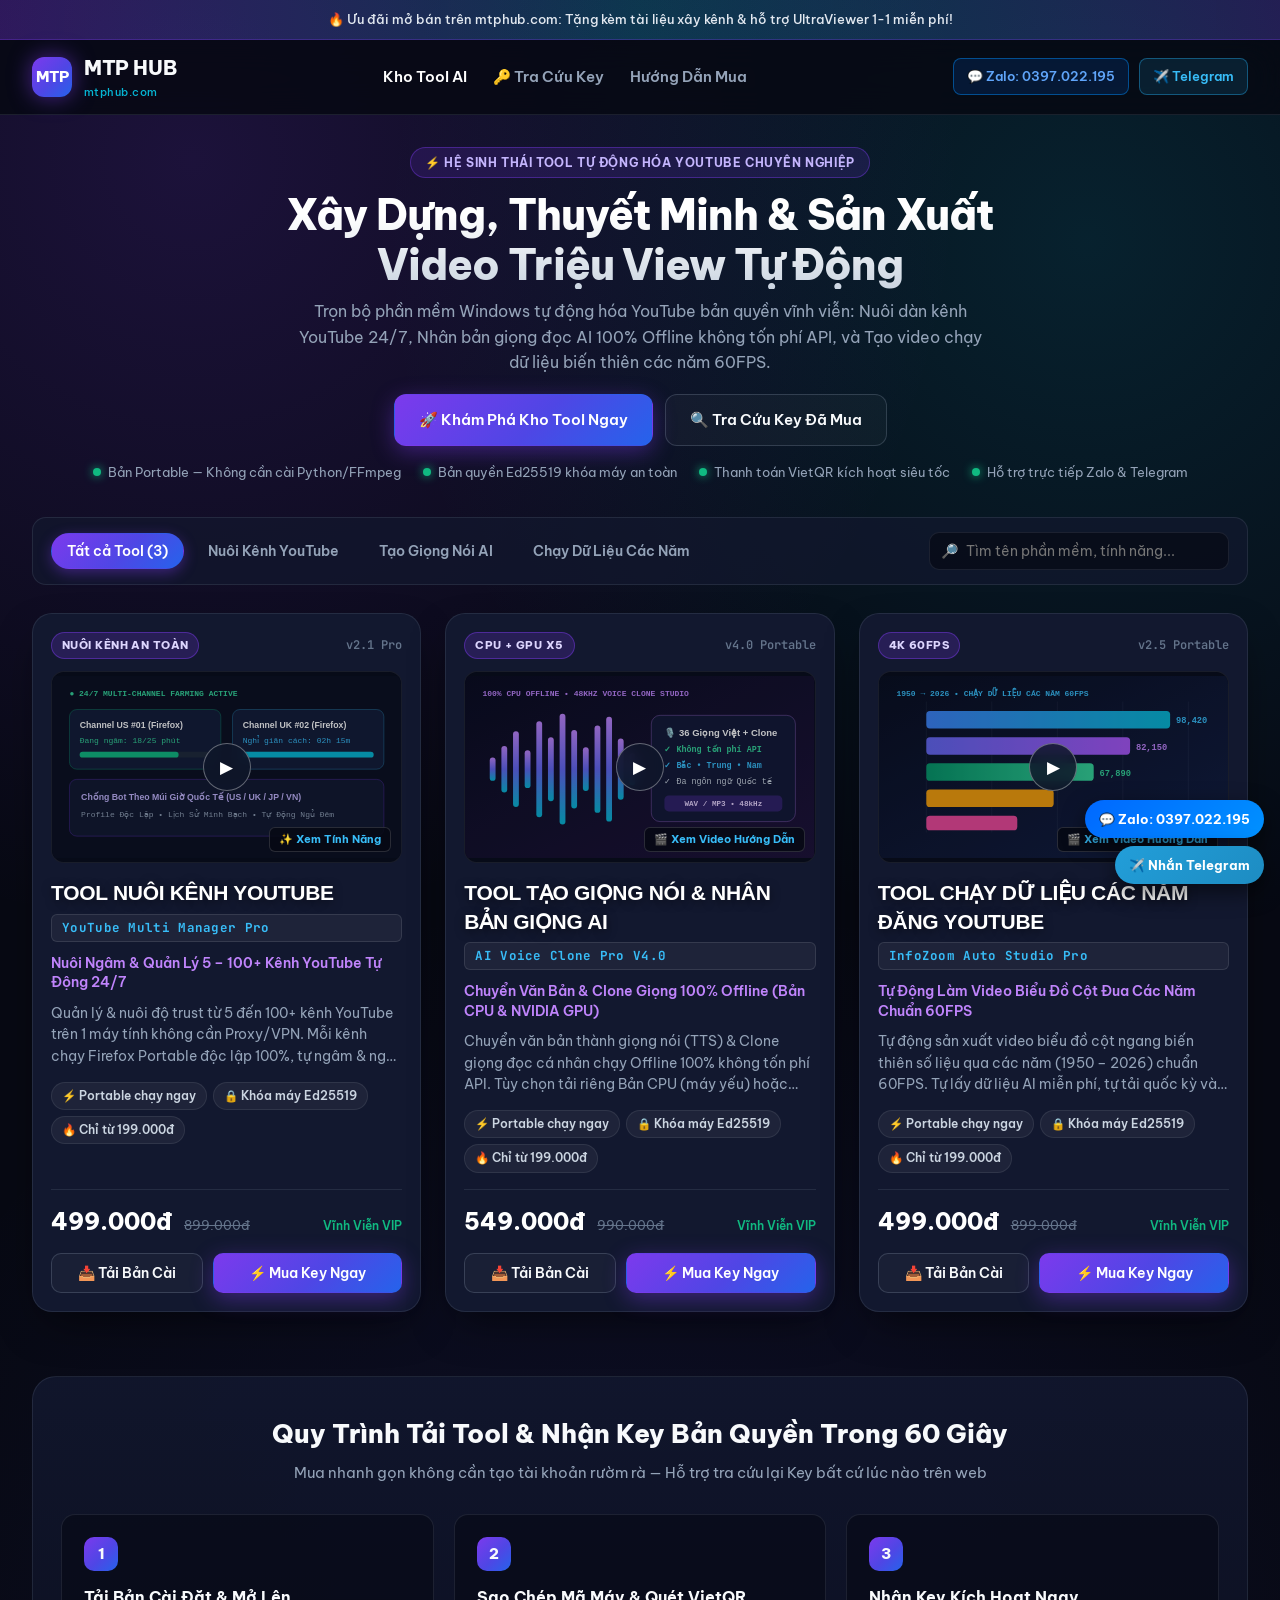
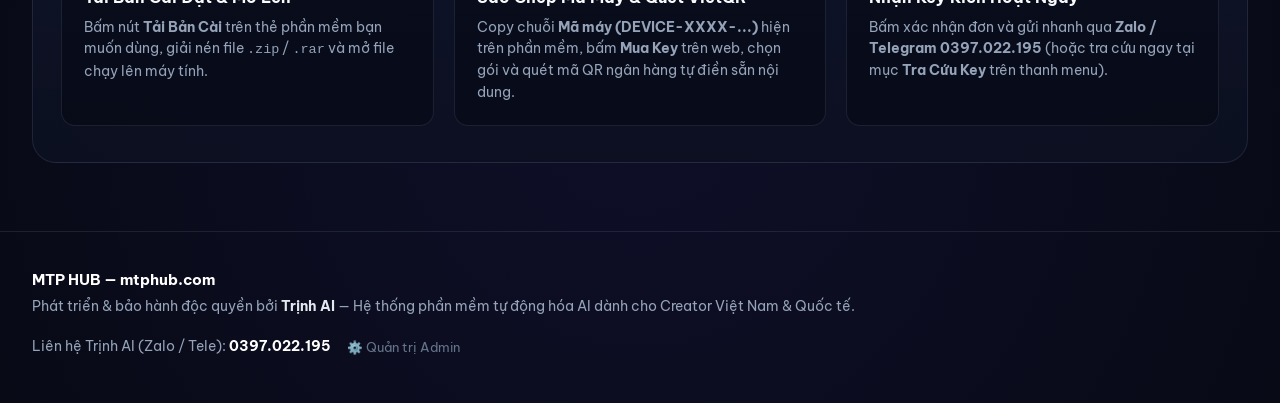
==== commit e36a3b86: "Keep Trinh AI branding solely in footer and polish card UI" ====
--- a/index.html
+++ b/index.html
@@ -3,8 +3,8 @@
 <head>
   <meta charset="UTF-8" />
   <meta name="viewport" content="width=device-width, initial-scale=1.0" />
-  <title>Trịnh AI — MTP Hub (mtphub.com) | Hệ Sinh Thái Tool AI YouTube Chính Chủ</title>
-  <meta name="description" content="Trang chủ chính thức của Trịnh AI (mtphub.com) — Cung cấp trọn bộ phần mềm Desktop AI: Nuôi kênh YouTube 24/7, Tạo giọng nói AI Offline và Video chạy dữ liệu các năm 60FPS." />
+  <title>MTP Hub (mtphub.com) | Hệ Sinh Thái Tool AI YouTube Chuyên Nghiệp</title>
+  <meta name="description" content="Trang chủ chính thức MTP Hub (mtphub.com) — Cung cấp trọn bộ phần mềm Desktop AI: Nuôi kênh YouTube 24/7, Tạo giọng nói AI Offline và Video chạy dữ liệu các năm 60FPS." />
   <link rel="stylesheet" href="css/styles.css" />
 </head>
 <body>
@@ -12,7 +12,7 @@
 
   <!-- Thanh thông báo ưu đãi -->
   <div id="topBanner" class="top-banner">
-    🔥 Trang chủ chính thức của Trịnh AI (mtphub.com): Hỗ trợ cài đặt UltraViewer 1-1 miễn phí & bảo hành cập nhật trọn đời!
+    🔥 Ưu đãi mở bán trên mtphub.com: Tặng kèm tài liệu xây kênh & hỗ trợ UltraViewer 1-1 miễn phí!
   </div>
 
   <!-- Thanh điều hướng chính -->
@@ -21,8 +21,8 @@
       <a href="./" class="brand">
         <div class="brand-mark">MTP</div>
         <div>
-          <span id="navBrandName">MTP HUB • TRỊNH AI</span>
-          <span id="navDomain" class="brand-sub">mtphub.com • Chính chủ Trịnh AI</span>
+          <span id="navBrandName">MTP HUB</span>
+          <span id="navDomain" class="brand-sub">mtphub.com</span>
         </div>
       </a>
 
@@ -57,10 +57,10 @@
       </div>
 
       <div class="hero-trust-row">
-        <span class="trust-pill"><span class="trust-dot"></span> Chính chủ phát triển bởi Trịnh AI</span>
         <span class="trust-pill"><span class="trust-dot"></span> Bản Portable — Không cần cài Python/FFmpeg</span>
         <span class="trust-pill"><span class="trust-dot"></span> Bản quyền Ed25519 khóa máy an toàn</span>
         <span class="trust-pill"><span class="trust-dot"></span> Thanh toán VietQR kích hoạt siêu tốc</span>
+        <span class="trust-pill"><span class="trust-dot"></span> Hỗ trợ trực tiếp Zalo & Telegram</span>
       </div>
     </div>
   </section>
@@ -128,7 +128,7 @@
   <!-- Nút liên hệ nổi góc phải -->
   <div class="floating-contact">
     <a id="floatZalo" href="https://zalo.me/0397022195" target="_blank" rel="noopener" class="float-pill float-zalo">
-      💬 Zalo Trịnh AI: 0397.022.195
+      💬 Zalo: 0397.022.195
     </a>
     <a id="floatTele" href="https://t.me/+84397022195" target="_blank" rel="noopener" class="float-pill float-tele">
       ✈️ Nhắn Telegram
--- a/css/styles.css
+++ b/css/styles.css
@@ -505,18 +505,46 @@
   color: #38bdf8;
 }
 
+.tool-primary-role {
+  font-size: 21px;
+  font-weight: 900;
+  line-height: 1.35;
+  color: #ffffff;
+  margin-bottom: 6px;
+  letter-spacing: -0.3px;
+  text-shadow: 0 2px 10px rgba(0, 0, 0, 0.5);
+}
+
+.tool-primary-role mark {
+  background: transparent;
+  color: #38bdf8;
+}
+
+.tool-name-badge-row {
+  display: inline-flex;
+  align-items: center;
+  gap: 6px;
+  background: rgba(255, 255, 255, 0.05);
+  border: 1px solid rgba(255, 255, 255, 0.1);
+  padding: 3px 10px;
+  border-radius: 6px;
+  margin-bottom: 12px;
+}
+
 .tool-title {
-  font-size: 19px;
-  font-weight: 800;
-  margin-bottom: 4px;
-  color: #fff;
+  font-size: 12.5px;
+  font-weight: 700;
+  color: #38bdf8;
+  margin-bottom: 0;
+  letter-spacing: 0.3px;
 }
 
 .tool-subtitle {
-  font-size: 13px;
+  font-size: 13.5px;
   font-weight: 600;
-  color: #a5b4fc;
+  color: #c084fc;
   margin-bottom: 10px;
+  line-height: 1.45;
 }
 
 .tool-desc {
